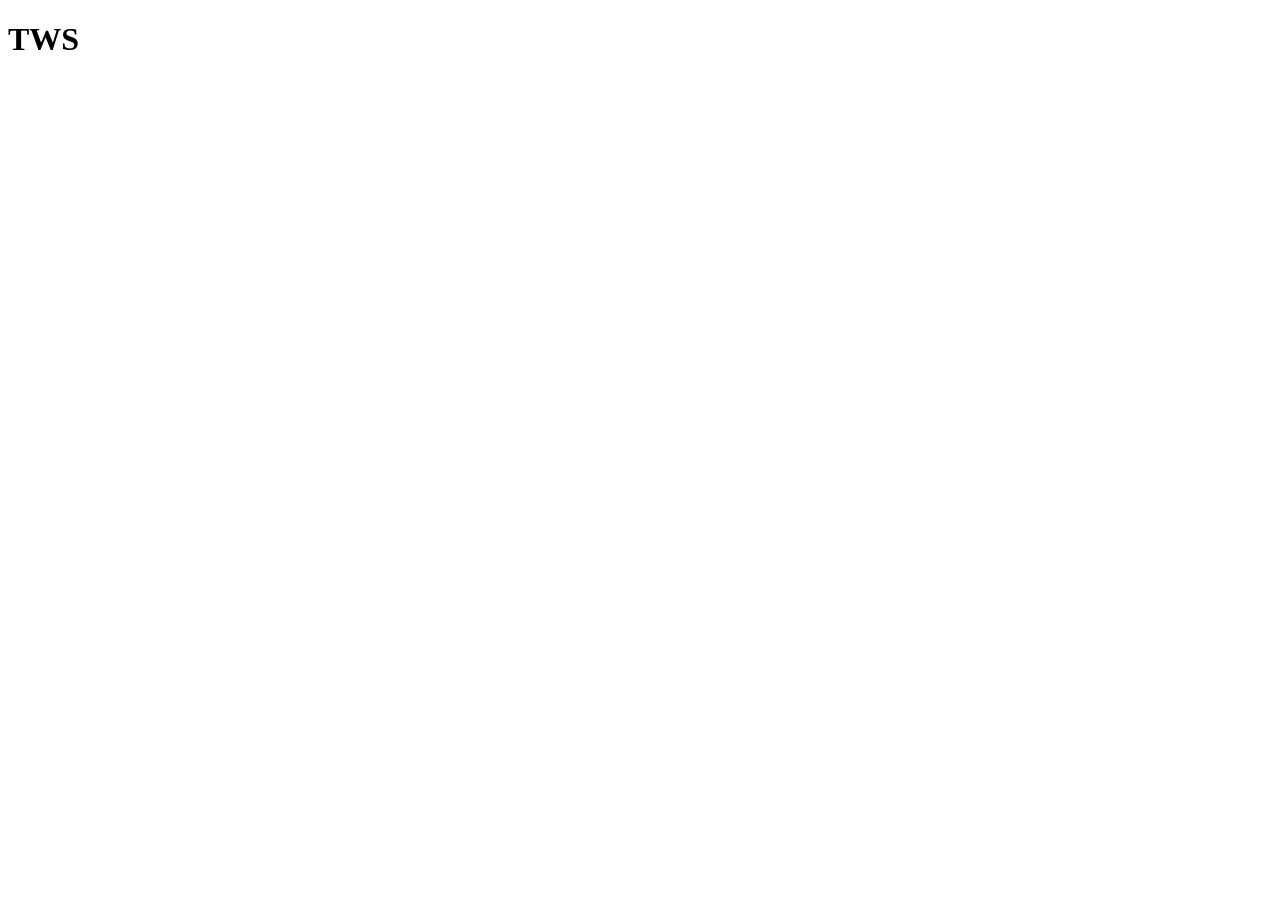
==== index.html @ 25a2e4d0 "Primer commit" ====
<!DOCTYPE html>
<html lang="en">
<head>
    <meta charset="UTF-8">
    <meta name="viewport" content="width=device-width, initial-scale=1.0">
    <title>TWS</title>
</head>
<body>
    <h1>TWS</h1>
</body>
</html>
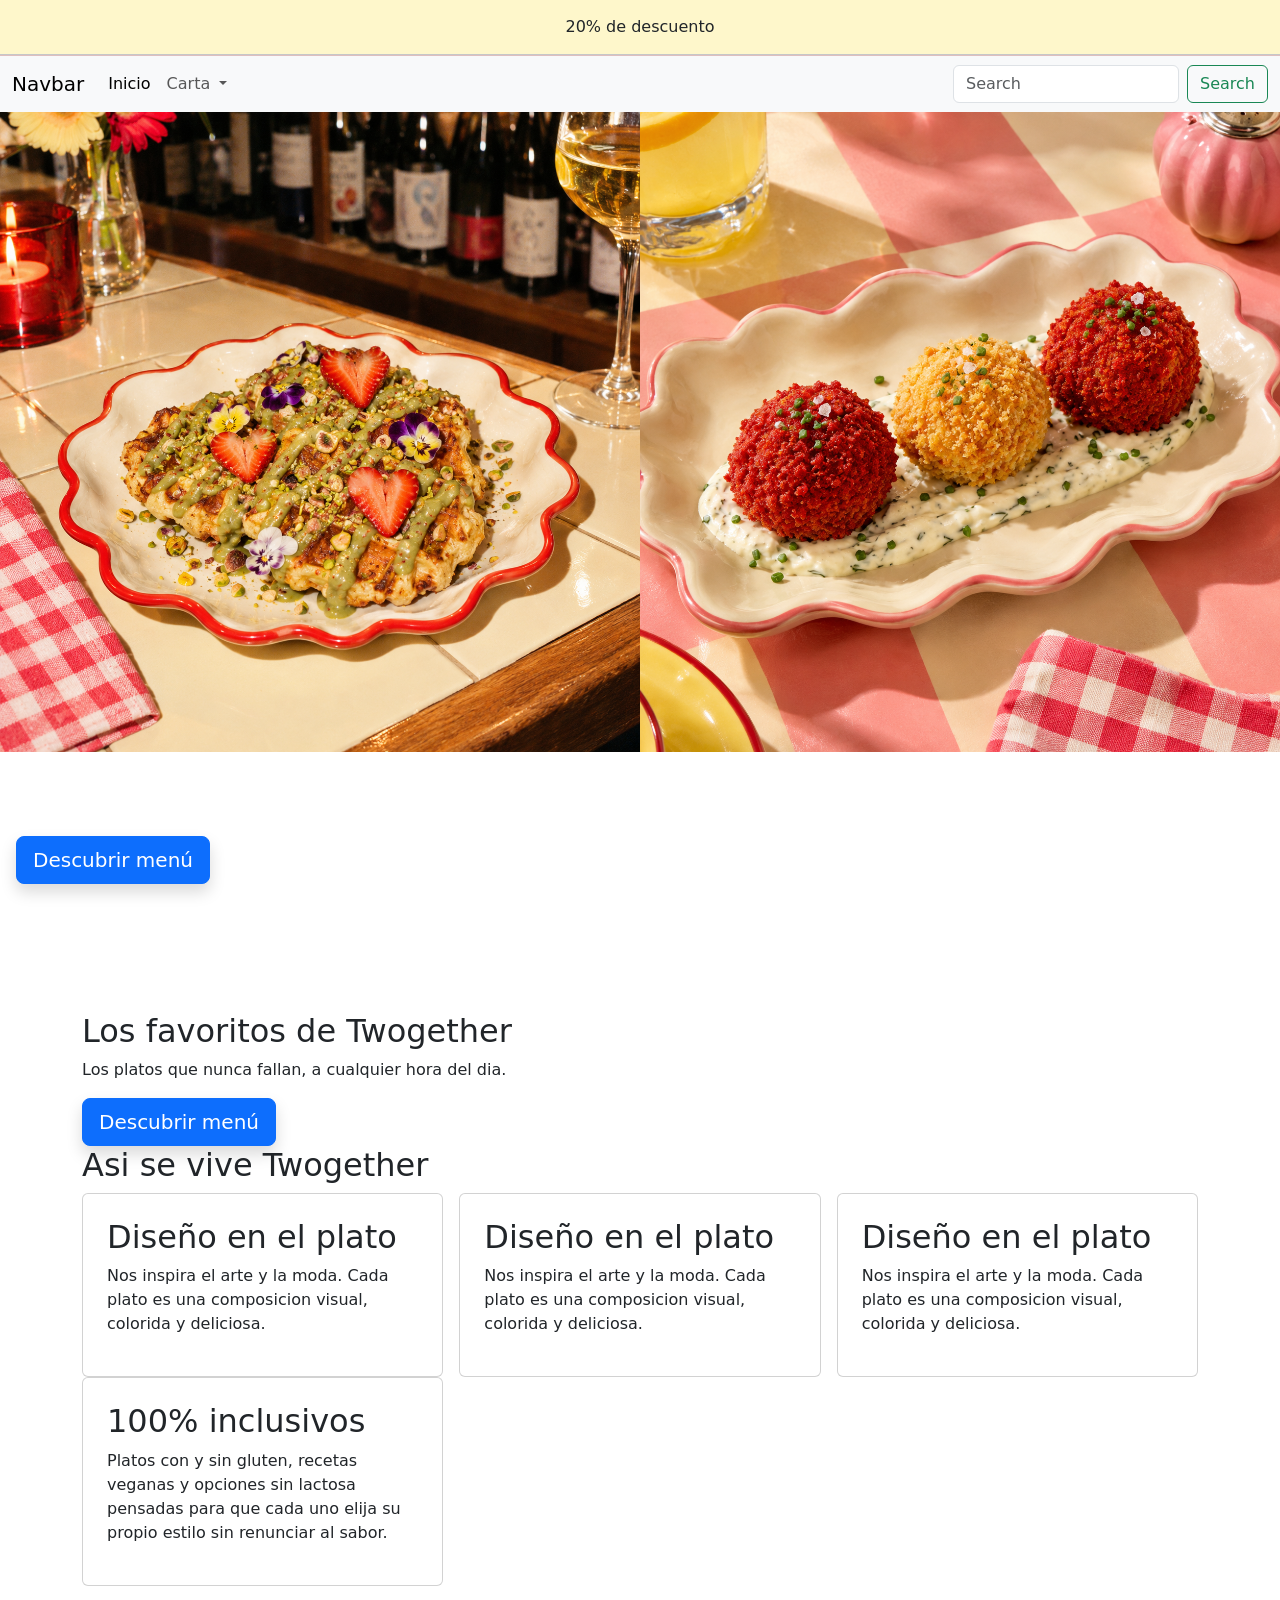
==== commit 712f90b6: "Añadir diseño" ====
--- a/index.html
+++ b/index.html
@@ -1,11 +1,108 @@
 <!DOCTYPE html>
 <html lang="en">
+
 <head>
     <meta charset="UTF-8">
     <meta name="viewport" content="width=device-width, initial-scale=1.0">
+    <link href="https://cdn.jsdelivr.net/npm/bootstrap@5.3.8/dist/css/bootstrap.min.css" rel="stylesheet"
+        integrity="sha384-sRIl4kxILFvY47J16cr9ZwB07vP4J8+LH7qKQnuqkuIAvNWLzeN8tE5YBujZqJLB" crossorigin="anonymous">
+    <link rel="stylesheet" href="css/style.css">
     <title>TWS</title>
 </head>
+
 <body>
-    <h1>TWS</h1>
+    <div class="bloque-amarillo">20% de descuento</div>
+    <hr class="linea">
+    <!--INCIO DEL NAV-->
+    <nav class="navbar navbar-expand-lg bg-body-tertiary ">
+        <div class="container-fluid">
+            <a class="navbar-brand" href="#">Navbar</a>
+            <button class="navbar-toggler" type="button" data-bs-toggle="collapse"
+                data-bs-target="#navbarSupportedContent" aria-controls="navbarSupportedContent" aria-expanded="false"
+                aria-label="Toggle navigation">
+                <span class="navbar-toggler-icon"></span>
+            </button>
+            <div class="collapse navbar-collapse" id="navbarSupportedContent">
+                <ul class="navbar-nav me-auto mb-2 mb-lg-0">
+                    <li class="nav-item">
+                        <a class="nav-link active" aria-current="page" href="#">Inicio</a>
+                    </li>
+
+                    <li class="nav-item dropdown">
+                        <a class="nav-link dropdown-toggle" href="#" role="button" data-bs-toggle="dropdown"
+                            aria-expanded="false">
+                            Carta
+                        </a>
+                        <ul class="dropdown-menu">
+                            <li><a class="dropdown-item" href="#">The sun rises</a></li>
+                            <li><a class="dropdown-item" href="#">The social hour</a></li>
+                            <li><a class="dropdown-item" href="#">The night gallery</a></li>
+
+                        </ul>
+                    </li>
+                </ul>
+                <form class="d-flex" role="search">
+                    <input class="form-control me-2" type="search" placeholder="Search" aria-label="Search" />
+                    <button class="btn btn-outline-success" type="submit">Search</button>
+                </form>
+            </div>
+        </div>
+    </nav>
+    <!--FIN DEL NAV-->
+    <div class="container-fluid p-0 vh-100">
+        <div class="row g-0">
+            <div class="col-sm-12 col-md-6 h-50">
+                <img src="assets/img/Gofres.png" alt="Gofres florales" class="img-fluid w-100 h-100 object-fit-cover">
+                <div class="position-absolute bottom-0 start-0 ms-3 mb-3">
+                    <button type="button" class="btn btn-primary btn-lg shadow">Descubrir menú</button>
+                </div>
+
+            </div>
+            <div class="col-sm-12 col-md-6 h-50">
+                <img src="assets/img/Croquetas.png" alt="Croquetas en salsa"
+                    class="img-fluid w-100 h-100 object-fit-cover">
+            </div>
+        </div>
+    </div>
+    <div class="container">
+        <h2>Los favoritos de Twogether</h2>
+        <p>Los platos que nunca fallan, a cualquier hora del dia.</p>
+        <button type="button" class="btn btn-primary btn-lg shadow">Descubrir menú</button>
+        <h2>Asi se vive Twogether</h2>
+        <div class="row g-3">
+            <div class="col-sm-12 col-md-4 mb-4">
+                <div class="card p-4">
+                    <h2 class="card-title">Diseño en el plato</h2>
+                    <p class="cart-text">Nos inspira el arte y la moda. Cada plato es una composicion visual, colorida y deliciosa.</p>
+                </div>
+                <div class="card p-4">
+                    <h2 class="card-title">100% inclusivos</h2>
+                    <p class="cart-text">Platos con y sin gluten, recetas veganas y opciones sin lactosa pensadas para que cada uno elija su propio estilo sin renunciar al sabor.</p>
+                </div>
+            </div>
+            <div class="col-sm-12 col-md-4">
+                <div class="card p-4">
+                    <h2 class="card-title">Diseño en el plato</h2>
+                    <p class="cart-text">Nos inspira el arte y la moda. Cada plato es una composicion visual, colorida y deliciosa.</p>
+                </div>
+            </div>
+            <div class="col-sm-12 col-md-4">
+                <div class="card p-4">
+                    <h2 class="card-title">Diseño en el plato</h2>
+                    <p class="cart-text">Nos inspira el arte y la moda. Cada plato es una composicion visual, colorida y deliciosa.</p>
+                </div>
+            </div>
+        </div>
+    </div>
+
+    <script src="https://cdn.jsdelivr.net/npm/bootstrap@5.3.8/dist/js/bootstrap.bundle.min.js"
+        integrity="sha384-FKyoEForCGlyvwx9Hj09JcYn3nv7wiPVlz7YYwJrWVcXK/BmnVDxM+D2scQbITxI"
+        crossorigin="anonymous"></script>
+
+
+
+
+<!--ver pedidos y cosas del perfil usuario nombre php y la direccion -->
 </body>
+
 </html>
--- a/css/style.css
+++ b/css/style.css
@@ -0,0 +1,22 @@
+.bloque-amarillo{
+    background-color: #FEF7CB;
+    padding: 15px;
+    text-align: center;
+}
+.linea{
+    background-color: rgb(130, 6, 6);
+    height: 2px;
+    margin: 0;
+}  
+.overlay{
+ position: absolute;
+    top: 0;
+    bottom: 0;
+    left: 0;
+    right: 0;
+    height: 100%;
+    width: 100%;
+    opacity: 0;
+    transition: .5s ease;
+    background-color: #221f1f;
+}
